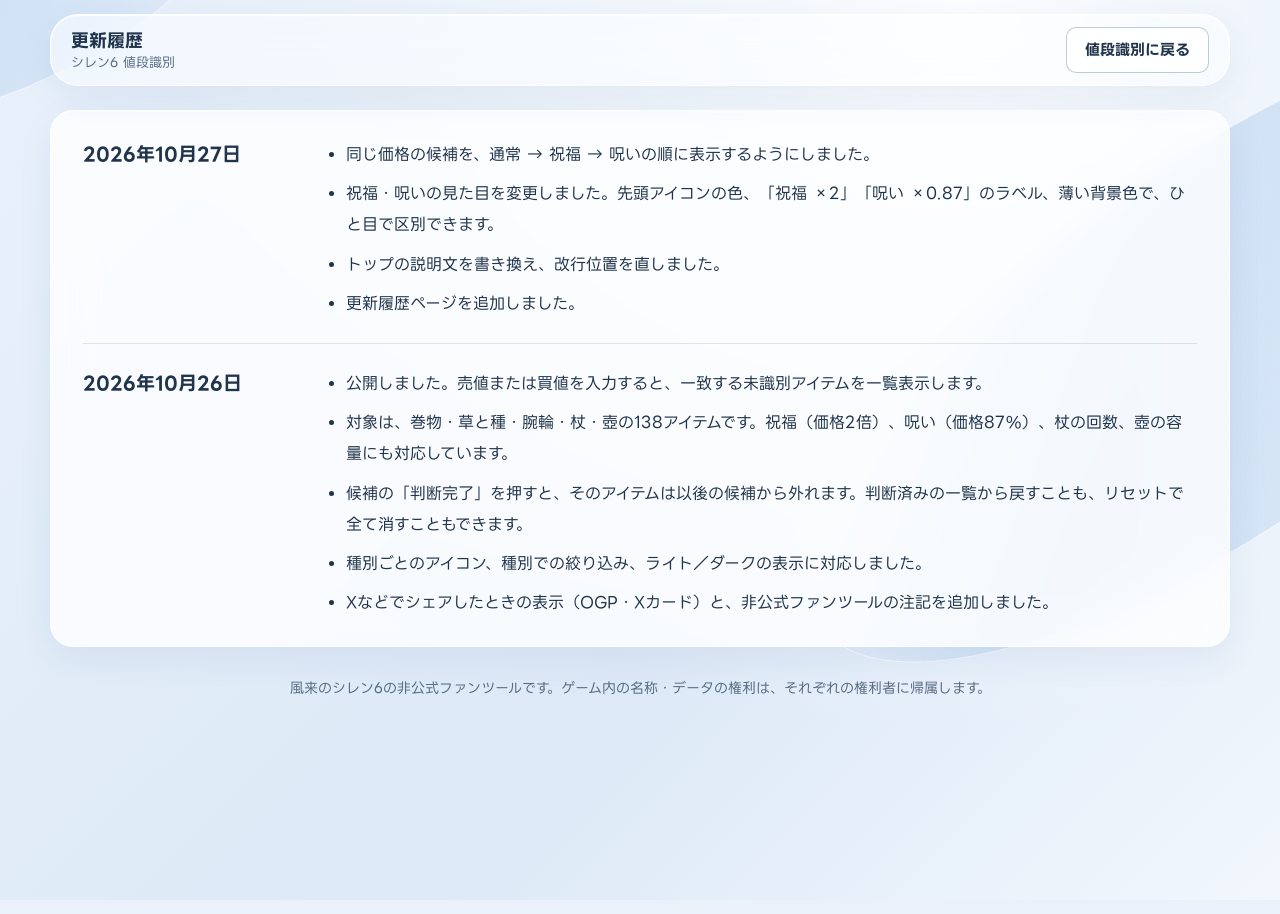
==== public/changelog/index.html @ 898e1c5a "トップの説明文を書き換え、折り返し幅を修正。更新履歴ページを追加 Co-Authored-By: Claude Sonnet 5.5 <noreply@anthropic.com> Claude-Se" ====
<!doctype html>
<html lang="ja">
<head>
<meta charset="utf-8">
<meta name="viewport" content="width=device-width, initial-scale=1, viewport-fit=cover">
<meta name="robots" content="index, follow">
<title>更新履歴｜シレン6 値段識別</title>
<meta name="description" content="シレン6 値段識別の更新履歴です。">
<link rel="canonical" href="https://shiren6.amanohashi.date/changelog/">
<meta name="color-scheme" content="light dark">
<meta name="theme-color" content="#eaf1fa" media="(prefers-color-scheme: light)">
<meta name="theme-color" content="#0d1622" media="(prefers-color-scheme: dark)">
<link rel="icon" href="/favicon.svg" type="image/svg+xml">
<link rel="apple-touch-icon" href="/apple-touch-icon.png">
<meta property="og:type" content="website">
<meta property="og:locale" content="ja_JP">
<meta property="og:site_name" content="シレン6 値段識別">
<meta property="og:url" content="https://shiren6.amanohashi.date/changelog/">
<meta property="og:title" content="更新履歴｜シレン6 値段識別">
<meta property="og:description" content="シレン6 値段識別の更新履歴です。">
<meta property="og:image" content="https://shiren6.amanohashi.date/og-image.png">
<meta name="twitter:card" content="summary_large_image">
<style>
/* Layout: 値段入力欄を上部に固定し、その下に「売値が一致」「買値が一致」の候補を並べる。配色はRose Glassの構造を青系に置き換え。 */
@font-face { font-family: "RoseGlassSeedJP"; src: url([data-uri]) format("woff2"); font-weight: 400; font-style: normal; font-display: swap; }
@font-face { font-family: "RoseGlassSeedJP"; src: url([data-uri]) format("woff2"); font-weight: 700; font-style: normal; font-display: swap; }

:root {
  --rg-bg: #eaf1fa;
  --rg-text: #20344b;
  --rg-muted: #566a82;
  --rg-accent: #2a6cb8;
  --rg-accent-text: #1d579a;
  --rg-on-accent: #ffffff;
  --rg-border: rgba(38, 84, 140, .14);
  --rg-control-border: rgba(38, 84, 140, .30);
  --rg-glass: rgba(255, 255, 255, .52);
  --rg-readable: rgba(255, 255, 255, .78);
  --rg-edge: rgba(255, 255, 255, .85);
  --rg-solid-surface: #fbfdff;
  --rg-control: rgba(255, 255, 255, .75);
  --rg-danger: #a23e52;
  --rg-chip-on-bg: #d3e4f8;
  --rg-chip-on-border: #6b9bd0;
  --rg-chip-on-text: #174678;
  --rg-hover-border: #5b8fcc;
  --rg-hover-bg: #ffffff;
  --rg-disabled-bg: #e1e8f1;
  --rg-disabled-text: #5d6e83;
  --rg-shadow: 0 12px 36px rgba(30, 70, 125, .07), inset 0 1px 1px #fff;
  --rg-dialog-bg: #f7fbff;
  --rg-backdrop: rgba(18, 32, 51, .5);
  --st-b-text: #6b4300; --st-b-weak: rgba(217, 154, 26, .07); --st-b-wash2: rgba(217, 154, 26, .24); --st-b-line: rgba(217, 154, 26, .38);
  --st-c-text: #4a2a86; --st-c-weak: rgba(138, 91, 214, .06); --st-c-wash2: rgba(138, 91, 214, .22); --st-c-line: rgba(138, 91, 214, .34);
  --amb-bg: linear-gradient(135deg, #e9f1fb, #dde9f7 60%, #f2f7fd);
  --amb-glow: radial-gradient(ellipse at 75% 0%, #fbfdff, transparent 58%);
  --amb-orb: linear-gradient(140deg, #ffffffb0, #9cc2ea65 40%, #7fb0e425 75%, #ffffff50);
  --amb-orb-edge: #ffffffb0;
  --rg-radius-surface: 23px;
  --rg-radius-control: 10px;
  --rg-radius-pill: 999px;
  --rg-fast: 150ms;
  --rg-enter: 220ms;
}
@media (prefers-color-scheme: dark) {
  :root:not([data-theme="light"]) {
    --rg-bg: #0d1622; --rg-text: #e3ecf7; --rg-muted: #9fb2c8; --rg-accent: #4c93e0; --rg-accent-text: #86bbf2; --rg-on-accent: #07192d;
    --rg-border: rgba(160, 200, 245, .15); --rg-control-border: rgba(160, 200, 245, .32);
    --rg-glass: rgba(22, 34, 50, .55); --rg-readable: rgba(22, 34, 50, .78); --rg-edge: rgba(160, 200, 245, .18); --rg-solid-surface: #131f2f;
    --rg-control: rgba(255, 255, 255, .06); --rg-danger: #f08a9b;
    --rg-chip-on-bg: #1d3a5e; --rg-chip-on-border: #4d7fb8; --rg-chip-on-text: #cfe3fa; --rg-hover-border: #6aa0dc; --rg-hover-bg: rgba(255, 255, 255, .1);
    --rg-disabled-bg: #1c2a3b; --rg-disabled-text: #7f93aa;
    --rg-shadow: 0 12px 36px rgba(0, 0, 0, .35), inset 0 1px 1px rgba(255, 255, 255, .06);
    --rg-dialog-bg: #16243a; --rg-backdrop: rgba(0, 0, 0, .6);
    --st-b-text: #f4d68a; --st-b-weak: rgba(232, 182, 74, .08); --st-b-wash2: rgba(232, 182, 74, .26); --st-b-line: rgba(232, 182, 74, .38);
    --st-c-text: #d9c4f5; --st-c-weak: rgba(169, 139, 230, .10); --st-c-wash2: rgba(169, 139, 230, .28); --st-c-line: rgba(169, 139, 230, .40);
    --amb-bg: linear-gradient(135deg, #0b1420, #0f1d30 60%, #0c1622);
    --amb-glow: radial-gradient(ellipse at 75% 0%, #162840, transparent 58%);
    --amb-orb: linear-gradient(140deg, #6aa4e418, #3b7ac330 40%, #2a5c9a18 75%, #ffffff08);
    --amb-orb-edge: rgba(160, 200, 245, .12);
    color-scheme: dark;
  }
}
:root[data-theme="dark"] {
  --rg-bg: #0d1622; --rg-text: #e3ecf7; --rg-muted: #9fb2c8; --rg-accent: #4c93e0; --rg-accent-text: #86bbf2; --rg-on-accent: #07192d;
  --rg-border: rgba(160, 200, 245, .15); --rg-control-border: rgba(160, 200, 245, .32);
  --rg-glass: rgba(22, 34, 50, .55); --rg-readable: rgba(22, 34, 50, .78); --rg-edge: rgba(160, 200, 245, .18); --rg-solid-surface: #131f2f;
  --rg-control: rgba(255, 255, 255, .06); --rg-danger: #f08a9b;
  --rg-chip-on-bg: #1d3a5e; --rg-chip-on-border: #4d7fb8; --rg-chip-on-text: #cfe3fa; --rg-hover-border: #6aa0dc; --rg-hover-bg: rgba(255, 255, 255, .1);
  --rg-disabled-bg: #1c2a3b; --rg-disabled-text: #7f93aa;
  --rg-shadow: 0 12px 36px rgba(0, 0, 0, .35), inset 0 1px 1px rgba(255, 255, 255, .06);
  --rg-dialog-bg: #16243a; --rg-backdrop: rgba(0, 0, 0, .6);
  --st-b-text: #f4d68a; --st-b-weak: rgba(232, 182, 74, .08); --st-b-wash2: rgba(232, 182, 74, .26); --st-b-line: rgba(232, 182, 74, .38);
  --st-c-text: #d9c4f5; --st-c-weak: rgba(169, 139, 230, .10); --st-c-wash2: rgba(169, 139, 230, .28); --st-c-line: rgba(169, 139, 230, .40);
  --amb-bg: linear-gradient(135deg, #0b1420, #0f1d30 60%, #0c1622);
  --amb-glow: radial-gradient(ellipse at 75% 0%, #162840, transparent 58%);
  --amb-orb: linear-gradient(140deg, #6aa4e418, #3b7ac330 40%, #2a5c9a18 75%, #ffffff08);
  --amb-orb-edge: rgba(160, 200, 245, .12);
  color-scheme: dark;
}

body { background: var(--rg-bg); color: var(--rg-text); margin: 0; }
body::before { content: ""; position: fixed; inset: 0 0 auto; height: env(safe-area-inset-top, 0px); z-index: 20; background: var(--rg-bg); }

.rg-theme {
  min-height: 100dvh;
  padding-left: max(16px, env(safe-area-inset-left, 0px));
  padding-right: max(16px, env(safe-area-inset-right, 0px));
  padding-block: 10px 0;
  color: var(--rg-text);
  font-family: "RoseGlassSeedJP", "Hiragino Sans", "Noto Sans JP", sans-serif;
  font-synthesis: none;
  font-size: 16px;
  line-height: 1.8;
  isolation: isolate;
}
.rg-theme *, .rg-theme *::before, .rg-theme *::after { box-sizing: border-box; }
.rg-theme :where(h1, h2, h3, p, ul) { margin: 0; padding: 0; }
.rg-theme ul { list-style: none; }

.rg-page { width: min(1180px, 100%); margin-inline: auto; padding-block: 24px 48px; }
.rg-stack { display: grid; gap: var(--space-6, 24px); }
.rg-surface, .rg-nav { background: var(--rg-solid-surface); border: 1px solid var(--rg-edge); box-shadow: var(--rg-shadow); }
.rg-surface { border-radius: var(--rg-radius-surface); padding: 28px 32px; min-width: 0; }
.rg-nav { position: sticky; top: calc(env(safe-area-inset-top, 0px) + 10px); z-index: 10; width: min(1180px, 100%); margin: 0 auto; padding: 12px 20px; border-radius: 28px; display: grid; grid-template-columns: auto minmax(0, 1fr) auto; align-items: center; gap: 20px; }
.rg-brand { font-size: 18px; line-height: 1.4; font-weight: 700; }
.rg-heading { font-size: 19px; line-height: 1.6; font-weight: 700; text-wrap: balance; }
.rg-muted { color: var(--rg-muted); font-size: 14px; }
.rg-link { color: var(--rg-accent-text); text-decoration: underline; text-underline-offset: 3px; overflow-wrap: anywhere; }
.linkbtn { appearance: none; background: none; border: 0; padding: 0; margin: 0; font: inherit; color: var(--rg-accent-text); text-decoration: underline; text-underline-offset: 3px; cursor: pointer; }
.linkbtn:focus-visible, .rg-link:focus-visible { outline: 2px solid var(--rg-accent); outline-offset: 3px; border-radius: 4px; }

.rg-button { display: inline-flex; align-items: center; justify-content: center; gap: 8px; min-height: 46px; padding: 10px 18px; border: 1px solid var(--rg-control-border); border-radius: var(--rg-radius-control); background: var(--rg-control); color: var(--rg-text); font: inherit; font-size: 15px; line-height: 1.5; font-weight: 700; cursor: pointer; transition: background-color var(--rg-fast) ease, border-color var(--rg-fast) ease, transform var(--rg-fast) ease; }
.rg-button--primary { background: var(--rg-accent); color: var(--rg-on-accent); border-color: transparent; border-radius: var(--rg-radius-pill); padding-inline: 24px; box-shadow: inset 0 1px 1px #ffffff70; }
.rg-button--danger { color: var(--rg-danger); }
.rg-button:disabled { cursor: default; background: var(--rg-disabled-bg); color: var(--rg-disabled-text); border-color: transparent; box-shadow: none; }
.rg-button:focus-visible, .rg-chip:focus-visible { outline: 2px solid var(--rg-accent); outline-offset: 3px; }

.rg-input { width: 100%; min-width: 0; min-height: 48px; padding: 10px 12px; border: 1px solid var(--rg-control-border); border-radius: var(--rg-radius-control); background: var(--rg-control); color: var(--rg-text); font: inherit; font-size: 16px; line-height: 1.6; transition: border-color 160ms ease, box-shadow 160ms ease; }
.rg-input:focus-visible { outline: 2px solid var(--rg-accent); outline-offset: 3px; }
.rg-input::placeholder { color: var(--rg-muted); opacity: 1; }
.rg-visually-hidden { position: absolute; width: 1px; height: 1px; padding: 0; margin: -1px; overflow: hidden; clip-path: inset(50%); white-space: nowrap; border: 0; }

.rg-chips { display: flex; flex-wrap: wrap; gap: 8px; }
.rg-chip { display: inline-flex; align-items: center; gap: 8px; min-height: 44px; padding: 8px 14px; border: 1px solid var(--rg-control-border); border-radius: var(--rg-radius-pill); font: inherit; font-size: 14px; line-height: 1.4; background: var(--rg-control); color: var(--rg-text); cursor: pointer; transition: background-color var(--rg-fast) ease, border-color var(--rg-fast) ease; }
.rg-chip[aria-pressed="true"] { background: var(--rg-chip-on-bg); border-color: var(--rg-chip-on-border); color: var(--rg-chip-on-text); font-weight: 700; }
.chip-count { font-size: 12.5px; font-variant-numeric: tabular-nums; opacity: .85; }

/* 値段入力 */
.dock-brand { display: grid; gap: 0; min-width: 0; }
.dock-brand .rg-muted { font-size: 13px; line-height: 1.5; font-variant-numeric: tabular-nums; }
.price-wrap { position: relative; width: 100%; max-width: 460px; justify-self: center; }
.price-input { min-height: 56px; padding: 8px 128px 8px 16px; border-radius: 14px; font-size: 28px; line-height: 1.3; font-weight: 700; font-variant-numeric: tabular-nums; letter-spacing: .02em; }
.price-input::placeholder { font-size: 17px; font-weight: 400; letter-spacing: 0; }
.price-unit { position: absolute; right: 56px; top: 50%; transform: translateY(-50%); font-size: 14px; font-weight: 700; color: var(--rg-muted); pointer-events: none; }
.price-clear { position: absolute; right: 6px; top: 50%; transform: translateY(-50%); width: 44px; height: 44px; display: grid; place-items: center; border: 0; border-radius: 50%; background: transparent; color: var(--rg-muted); cursor: pointer; }
.price-clear:focus-visible { outline: 2px solid var(--rg-accent); outline-offset: 0; }
.price-clear svg { width: 20px; height: 20px; }

/* フィルター面 */
.filter-surface { display: grid; gap: 12px; padding-block: 20px; }
.status-line { min-height: 28px; display: flex; flex-wrap: wrap; gap: 4px 16px; align-items: center; }

/* 結果 */
.results-grid { display: grid; grid-template-columns: repeat(2, minmax(0, 1fr)); gap: 24px; align-items: start; }
.res-head { display: flex; flex-wrap: wrap; align-items: baseline; gap: 4px 12px; }
.res-num { font-variant-numeric: tabular-nums; color: var(--rg-accent-text); }
.res-count { font-size: 14px; font-weight: 400; color: var(--rg-muted); }
.res-sec { scroll-margin-top: 150px; }
.cat-ico { flex: none; width: 34px; height: 34px; padding: 6px; border-radius: 10px; background: var(--rg-chip-on-bg); color: var(--rg-chip-on-text); }
.cat-title .cat-ico { width: 30px; height: 30px; padding: 5px; border-radius: 9px; }
.rg-chip .cat-ico { width: 24px; height: 24px; padding: 3px; border-radius: 8px; margin-left: -6px; }
.rg-chip[aria-pressed="true"] .cat-ico { background: var(--rg-solid-surface); color: var(--rg-accent-text); }
.nm { display: inline-flex; align-items: center; gap: 10px; min-width: 0; }
.cat-title { display: flex; align-items: center; gap: 10px; margin-top: 20px; padding-bottom: 4px; font-size: 14px; line-height: 1.6; font-weight: 700; letter-spacing: .06em; color: var(--rg-accent-text); }
.cat-title:first-of-type { margin-top: 12px; }
.rg-list-row { display: grid; grid-template-columns: minmax(0, 1fr) auto; gap: 16px; align-items: center; padding: 14px 0; border-top: 1px solid var(--rg-border); }
.rg-list-row > * { min-width: 0; }
.rg-list-title { display: flex; flex-wrap: wrap; align-items: center; gap: 2px 10px; font-weight: 700; font-size: 17px; line-height: 1.6; overflow-wrap: anywhere; }
.rg-list-copy { margin-top: 2px; font-size: 14px; color: var(--rg-muted); display: grid; gap: 2px; }
.var { display: flex; flex-wrap: wrap; align-items: center; gap: 2px 8px; font-variant-numeric: tabular-nums; }
.faint { font-size: 12.5px; opacity: .9; }
.tag { display: inline-flex; align-items: center; padding: 0 9px; border-radius: 999px; font-size: 12.5px; font-weight: 700; line-height: 1.7; border: 1px solid transparent; white-space: nowrap; }
/* 祝福・呪い: タイルの色替え＋アイコン付きラベル＋ごく薄い行の面。通常の行には何も足さない */
.st-text { display: inline-flex; align-items: center; gap: 5px; font-size: 14px; font-weight: 700; line-height: 1.7; }
.st-text-b { color: var(--st-b-text); }
.st-text-c { color: var(--st-c-text); }
.st-glyph { width: 16px; height: 16px; flex: none; }
.rg-list-row.st-b .cat-ico { background: var(--st-b-wash2); color: var(--st-b-text); box-shadow: 0 0 0 1.5px var(--st-b-line); }
.rg-list-row.st-c .cat-ico { background: var(--st-c-wash2); color: var(--st-c-text); box-shadow: 0 0 0 1.5px var(--st-c-line); }
.rg-list-row.st-b, .rg-list-row.st-c { margin: 3px -10px; padding-inline: 10px; border-top-color: transparent; border-radius: 16px; }
.rg-list-row.st-b { background: var(--st-b-weak); }
.rg-list-row.st-c { background: var(--st-c-weak); }
.rg-list-row.st-b + .rg-list-row, .rg-list-row.st-c + .rg-list-row { border-top-color: transparent; }
.tag-hint { color: var(--rg-accent-text); border-color: var(--rg-control-border); font-weight: 400; }
.judge { min-height: 44px; padding: 8px 14px; font-size: 14px; white-space: nowrap; }
.judge svg { width: 18px; height: 18px; flex: none; }
.hidden-line { margin-top: 14px; padding-top: 12px; border-top: 1px dashed var(--rg-border); display: flex; flex-wrap: wrap; gap: 4px 12px; align-items: center; }
.empty-box { padding: 20px 0 8px; color: var(--rg-muted); }
.empty-box strong { color: var(--rg-text); }

.hero-empty { grid-column: 1 / -1; display: grid; gap: 16px; }
.hero-copy { display: grid; gap: 4px; }
.hero-empty p { max-width: 60em; text-wrap: pretty; }
.example-row { display: flex; flex-wrap: wrap; align-items: center; gap: 8px 10px; }

/* 判断済み */
.judged-box > summary { cursor: pointer; font-weight: 700; font-size: 19px; line-height: 1.6; list-style: none; display: flex; align-items: center; gap: 10px; min-height: 44px; }
.judged-box > summary::-webkit-details-marker { display: none; }
.judged-box > summary::before { content: ""; width: 8px; height: 8px; border-right: 2px solid currentColor; border-bottom: 2px solid currentColor; transform: rotate(-45deg); transition: transform var(--rg-fast) ease; }
.judged-box[open] > summary::before { transform: rotate(45deg); }
.judged-box > summary:focus-visible { outline: 2px solid var(--rg-accent); outline-offset: 3px; border-radius: 8px; }
.judged-body { margin-top: 12px; display: grid; gap: 16px; }
.judged-group { display: grid; gap: 8px; }
.judged-group .cat-title { margin-top: 0; padding-bottom: 0; }

/* 解説 */
.site-foot { padding: 4px 4px 0; text-align: center; }
.rg-document-row { display: grid; grid-template-columns: 210px minmax(0, 1fr); gap: 32px; padding: 24px 0; }
.rg-document-row:first-child { padding-top: 0; }
.rg-document-row:last-child { padding-bottom: 0; }
.rg-document-row + .rg-document-row { border-top: 1px solid var(--rg-border); }
.rg-copy { max-width: 60em; text-wrap: pretty; min-width: 0; font-size: 16px; line-height: 1.95; overflow-wrap: anywhere; }
.rg-copy p + p { margin-top: 12px; }

/* ダイアログ */
.rg-dialog { width: min(520px, calc(100vw - 32px)); max-height: calc(100dvh - 40px); overflow: auto; padding: 28px; color: var(--rg-text); background: var(--rg-dialog-bg); border: 1px solid var(--rg-edge); border-radius: var(--rg-radius-surface); box-shadow: 0 20px 60px rgba(10, 30, 60, .25); font-family: inherit; font-size: 16px; line-height: 1.8; }
.rg-dialog::backdrop { background: var(--rg-backdrop); }
.rg-dialog .rg-heading { margin-bottom: 12px; }
.rg-actions { display: flex; flex-wrap: wrap; justify-content: flex-end; gap: 12px; margin-top: 24px; }

.rg-ambient { position: fixed; inset: 0; z-index: -1; overflow: hidden; pointer-events: none; background: var(--amb-glow), var(--amb-bg); }
.rg-ambient::before, .rg-ambient::after { content: ""; position: absolute; border-radius: 50%; border: 1px solid var(--amb-orb-edge); background: var(--amb-orb); }
.rg-ambient::before { width: 1000px; height: 360px; right: -450px; top: 160px; transform: rotate(-35deg); }
.rg-ambient::after { width: 550px; height: 250px; left: -280px; top: -160px; transform: rotate(-25deg); }

@supports ((backdrop-filter: blur(1px)) or (-webkit-backdrop-filter: blur(1px))) {
  .rg-surface { background: var(--rg-readable); -webkit-backdrop-filter: blur(22px); backdrop-filter: blur(22px); }
  .rg-nav { background: var(--rg-glass); -webkit-backdrop-filter: blur(24px) saturate(1.2); backdrop-filter: blur(24px) saturate(1.2); }
}
@media (prefers-contrast: more) {
  :root { --st-b-line: rgba(154, 98, 0, .85); --st-c-line: rgba(106, 63, 176, .85); }
}
@media (prefers-reduced-transparency: reduce) {
  .rg-theme :is(.rg-surface, .rg-nav) { background: var(--rg-solid-surface); -webkit-backdrop-filter: none; backdrop-filter: none; }
}
@media (hover: hover) and (pointer: fine) {
  .rg-button:hover:not(:disabled), .rg-chip:hover { border-color: var(--rg-hover-border); background: var(--rg-hover-bg); }
  .rg-button--primary:hover:not(:disabled) { filter: brightness(1.08); }
  .rg-button:active:not(:disabled) { transform: translateY(1px); }
  .price-clear:hover { color: var(--rg-text); background: var(--rg-control); }
}
@media (prefers-reduced-motion: no-preference) {
  .rg-enter { animation: rg-enter var(--rg-enter) ease-out; }
  @keyframes rg-enter { from { opacity: 0; transform: translateY(6px); } to { opacity: 1; transform: translateY(0); } }
}
@media (prefers-reduced-motion: reduce) {
  .rg-theme *, .rg-theme *::before, .rg-theme *::after { animation: none !important; transition: none !important; scroll-behavior: auto !important; }
}
@media (min-width: 701px) {
  .rg-theme { padding-left: max(32px, env(safe-area-inset-left, 0px)); padding-right: max(32px, env(safe-area-inset-right, 0px)); padding-top: 14px; }
  .rg-nav { top: calc(env(safe-area-inset-top, 0px) + 14px); }
}
@media (max-width: 900px) {
  .results-grid { grid-template-columns: minmax(0, 1fr); }
  .rg-document-row { grid-template-columns: minmax(0, 1fr); gap: 12px; }
  .res-sec { scroll-margin-top: 170px; }
}
@media (max-width: 700px) {
  .rg-page { padding-block: 20px 32px; }
  .rg-nav { grid-template-columns: minmax(0, 1fr) auto; gap: 8px 12px; padding: 10px 14px; border-radius: 24px; }
  .price-wrap { grid-column: 1 / -1; grid-row: 2; max-width: none; }
  .rg-surface { padding: 22px 18px; }
  .filter-surface { padding-block: 18px; }
  .rg-heading { font-size: 18px; }
}
@media (forced-colors: active) {
  .rg-theme { color: CanvasText; background: Canvas; }
  .rg-ambient { display: none; }
  .rg-theme :is(.rg-surface, .rg-nav, .rg-dialog, .rg-button, .rg-input, .rg-chip) { background: Canvas; color: CanvasText; border: 1px solid ButtonBorder; box-shadow: none; backdrop-filter: none; }
}

[hidden] { display: none !important; }
:root { color-scheme: light; }

a.rg-button { text-decoration: none; }
.rg-theme .changes { display: grid; gap: 8px; padding-left: 1.3em; list-style: disc; }
.site-foot { padding: 4px 4px 0; text-align: center; }
</style>
</head>
<body>
<div class="rg-theme"><div class="rg-ambient" aria-hidden="true"></div><header class="rg-nav"><div class="dock-brand"><h1 class="rg-brand">更新履歴</h1><span class="rg-muted">シレン6 値段識別</span></div><span></span><a class="rg-button" href="/">値段識別に戻る</a></header><main class="rg-page rg-stack"><section class="rg-surface" aria-label="更新履歴"><div class="rg-document-row"><h2 class="rg-heading"><time datetime="2026-10-27">2026年10月27日</time></h2><div class="rg-copy"><ul class="changes"><li>同じ価格の候補を、通常 → 祝福 → 呪いの順に表示するようにしました。</li><li>祝福・呪いの見た目を変更しました。先頭アイコンの色、「祝福 ×2」「呪い ×0.87」のラベル、薄い背景色で、ひと目で区別できます。</li><li>トップの説明文を書き換え、改行位置を直しました。</li><li>更新履歴ページを追加しました。</li></ul></div></div><div class="rg-document-row"><h2 class="rg-heading"><time datetime="2026-10-26">2026年10月26日</time></h2><div class="rg-copy"><ul class="changes"><li>公開しました。売値または買値を入力すると、一致する未識別アイテムを一覧表示します。</li><li>対象は、巻物・草と種・腕輪・杖・壺の138アイテムです。祝福（価格2倍）、呪い（価格87%）、杖の回数、壺の容量にも対応しています。</li><li>候補の「判断完了」を押すと、そのアイテムは以後の候補から外れます。判断済みの一覧から戻すことも、リセットで全て消すこともできます。</li><li>種別ごとのアイコン、種別での絞り込み、ライト／ダークの表示に対応しました。</li><li>Xなどでシェアしたときの表示（OGP・Xカード）と、非公式ファンツールの注記を追加しました。</li></ul></div></div></section><footer class="site-foot rg-muted"><p>風来のシレン6の非公式ファンツールです。ゲーム内の名称・データの権利は、それぞれの権利者に帰属します。</p></footer></main></div>
</body>
</html>
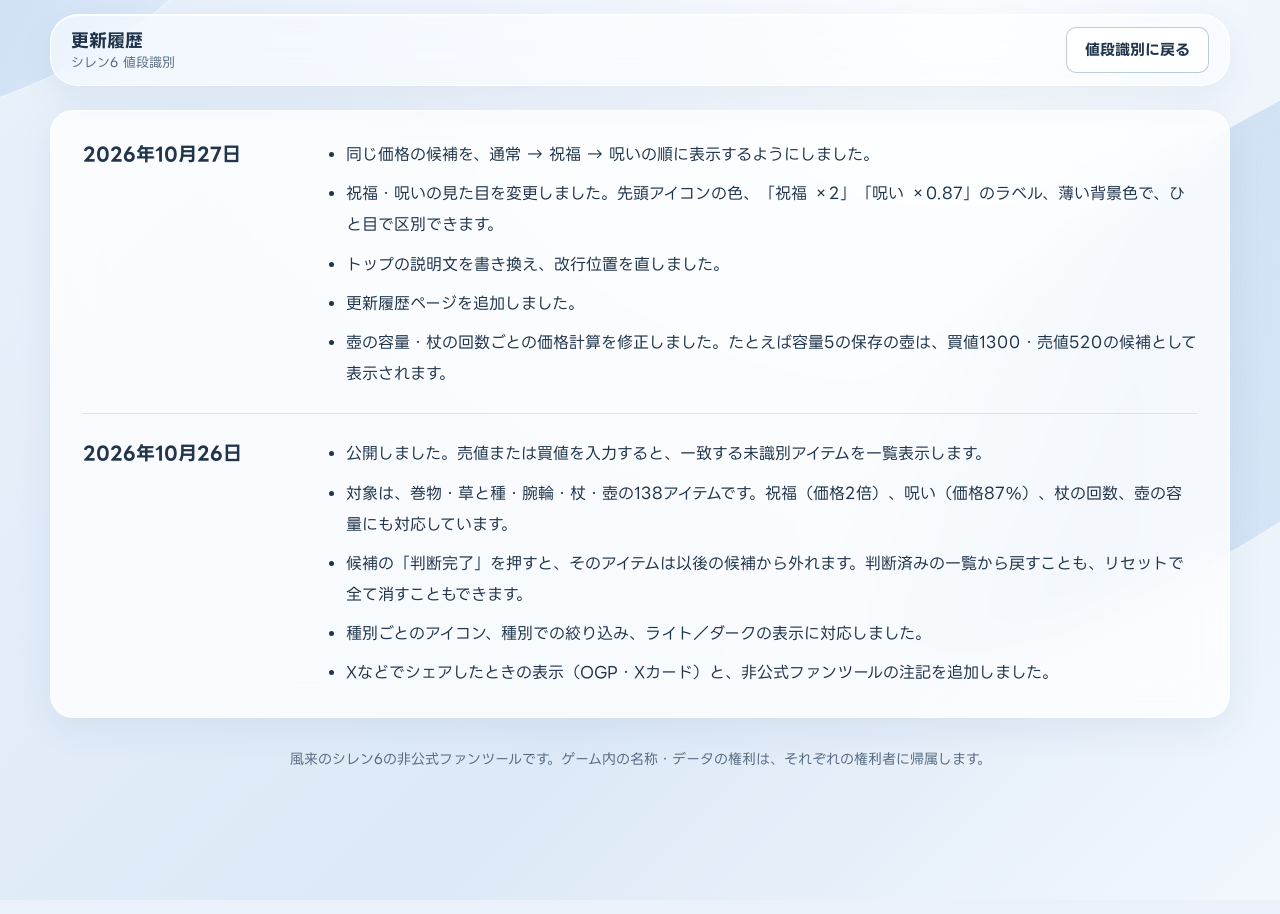
==== commit b21d6885: "壺の容量・杖の回数ごとの価格計算を修正（列番号を回数・容量そのものとして扱う） Co-Authored-By: Claude Sonnet 5.5 <noreply@anthropic.com> Cl" ====
--- a/public/changelog/index.html
+++ b/public/changelog/index.html
@@ -3,6 +3,13 @@
 <head>
 <meta charset="utf-8">
 <meta name="viewport" content="width=device-width, initial-scale=1, viewport-fit=cover">
+<!-- Google Tag Manager -->
+<script>(function(w,d,s,l,i){w[l]=w[l]||[];w[l].push({'gtm.start':
+new Date().getTime(),event:'gtm.js'});var f=d.getElementsByTagName(s)[0],
+j=d.createElement(s),dl=l!='dataLayer'?'&l='+l:'';j.async=true;j.src=
+'https://www.googletagmanager.com/gtm.js?id='+i+dl;f.parentNode.insertBefore(j,f);
+})(window,document,'script','dataLayer','GTM-TSHW3W5Q');</script>
+<!-- End Google Tag Manager -->
 <meta name="robots" content="index, follow">
 <title>更新履歴｜シレン6 値段識別</title>
 <meta name="description" content="シレン6 値段識別の更新履歴です。">
@@ -22,8 +29,8 @@
 <meta name="twitter:card" content="summary_large_image">
 <style>
 /* Layout: 値段入力欄を上部に固定し、その下に「売値が一致」「買値が一致」の候補を並べる。配色はRose Glassの構造を青系に置き換え。 */
-@font-face { font-family: "RoseGlassSeedJP"; src: url([data-uri]) format("woff2"); font-weight: 400; font-style: normal; font-display: swap; }
-@font-face { font-family: "RoseGlassSeedJP"; src: url([data-uri]) format("woff2"); font-weight: 700; font-style: normal; font-display: swap; }
+@font-face { font-family: "RoseGlassSeedJP"; src: url([data-uri]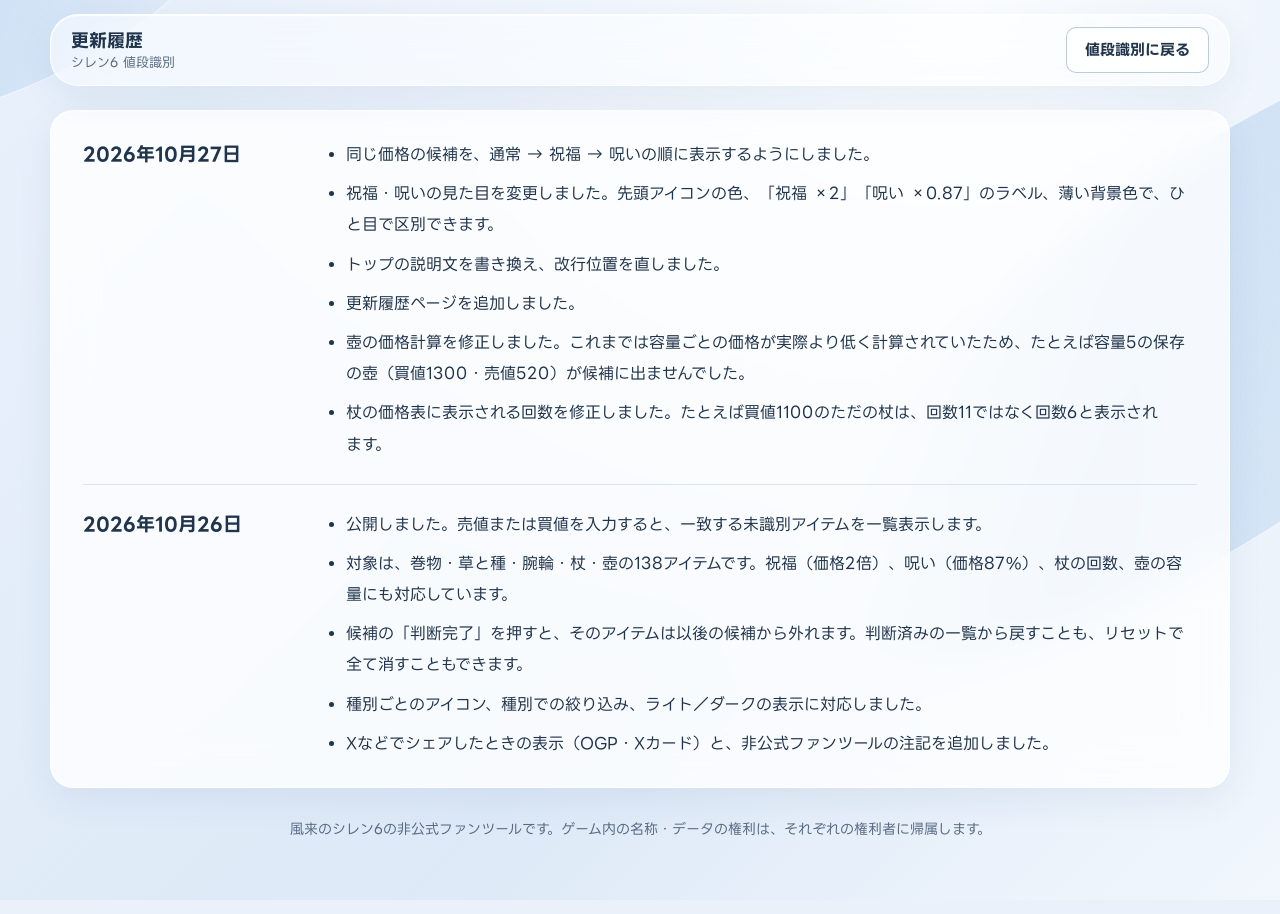
==== commit 123c4927: "更新履歴に壺・杖の価格修正の内容を追記 Co-Authored-By: Claude Sonnet 5.5 <noreply@anthropic.com> Claude-Session: https:" ====
--- a/public/changelog/index.html
+++ b/public/changelog/index.html
@@ -29,8 +29,8 @@
 <meta name="twitter:card" content="summary_large_image">
 <style>
 /* Layout: 値段入力欄を上部に固定し、その下に「売値が一致」「買値が一致」の候補を並べる。配色はRose Glassの構造を青系に置き換え。 */
-@font-face { font-family: "RoseGlassSeedJP"; src: url([data-uri]) format("woff2"); font-weight: 400; font-style: normal; font-display: swap; }
-@font-face { font-family: "RoseGlassSeedJP"; src: url([data-uri]) format("woff2"); font-weight: 700; font-style: normal; font-display: swap; }
+@font-face { font-family: "RoseGlassSeedJP"; src: url([data-uri]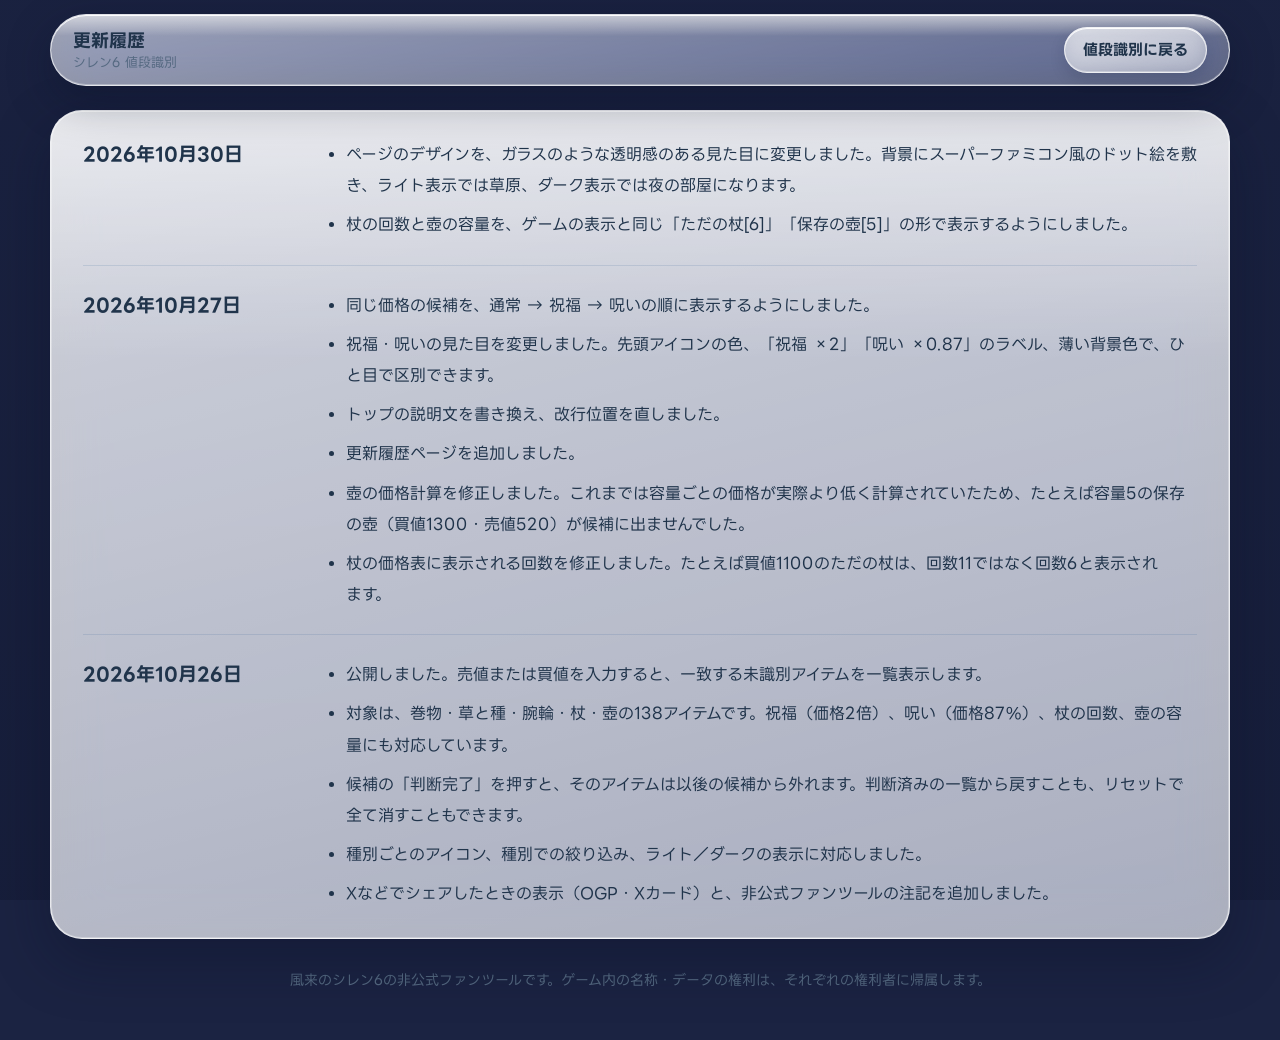
==== commit a2ba5059: "デザインをLiquid Glass風に変更（SFC風ドット絵の背景）。杖・壺の表記を「名前[数]」に。更新履歴に追記 Co-Authored-By: Claude Sonnet 5.5 <norepl" ====
--- a/public/changelog/index.html
+++ b/public/changelog/index.html
@@ -15,8 +15,10 @@
 <meta name="description" content="シレン6 値段識別の更新履歴です。">
 <link rel="canonical" href="https://shiren6.amanohashi.date/changelog/">
 <meta name="color-scheme" content="light dark">
-<meta name="theme-color" content="#eaf1fa" media="(prefers-color-scheme: light)">
-<meta name="theme-color" content="#0d1622" media="(prefers-color-scheme: dark)">
+<meta name="theme-color" content="#4a9a46" media="(prefers-color-scheme: light)">
+<meta name="theme-color" content="#101a3a" media="(prefers-color-scheme: dark)">
+<link rel="preload" as="image" href="/bg/meadow.png" media="(prefers-color-scheme: light)">
+<link rel="preload" as="image" href="/bg/night.png" media="(prefers-color-scheme: dark)">
 <link rel="icon" href="/favicon.svg" type="image/svg+xml">
 <link rel="apple-touch-icon" href="/apple-touch-icon.png">
 <meta property="og:type" content="website">
@@ -29,8 +31,8 @@
 <meta name="twitter:card" content="summary_large_image">
 <style>
 /* Layout: 値段入力欄を上部に固定し、その下に「売値が一致」「買値が一致」の候補を並べる。配色はRose Glassの構造を青系に置き換え。 */
-@font-face { font-family: "RoseGlassSeedJP"; src: url([data-uri]) format("woff2"); font-weight: 400; font-style: normal; font-display: swap; }
-@font-face { font-family: "RoseGlassSeedJP"; src: url([data-uri]) format("woff2"); font-weight: 700; font-style: normal; font-display: swap; }
+@font-face { font-family: "RoseGlassSeedJP"; src: url([data-uri]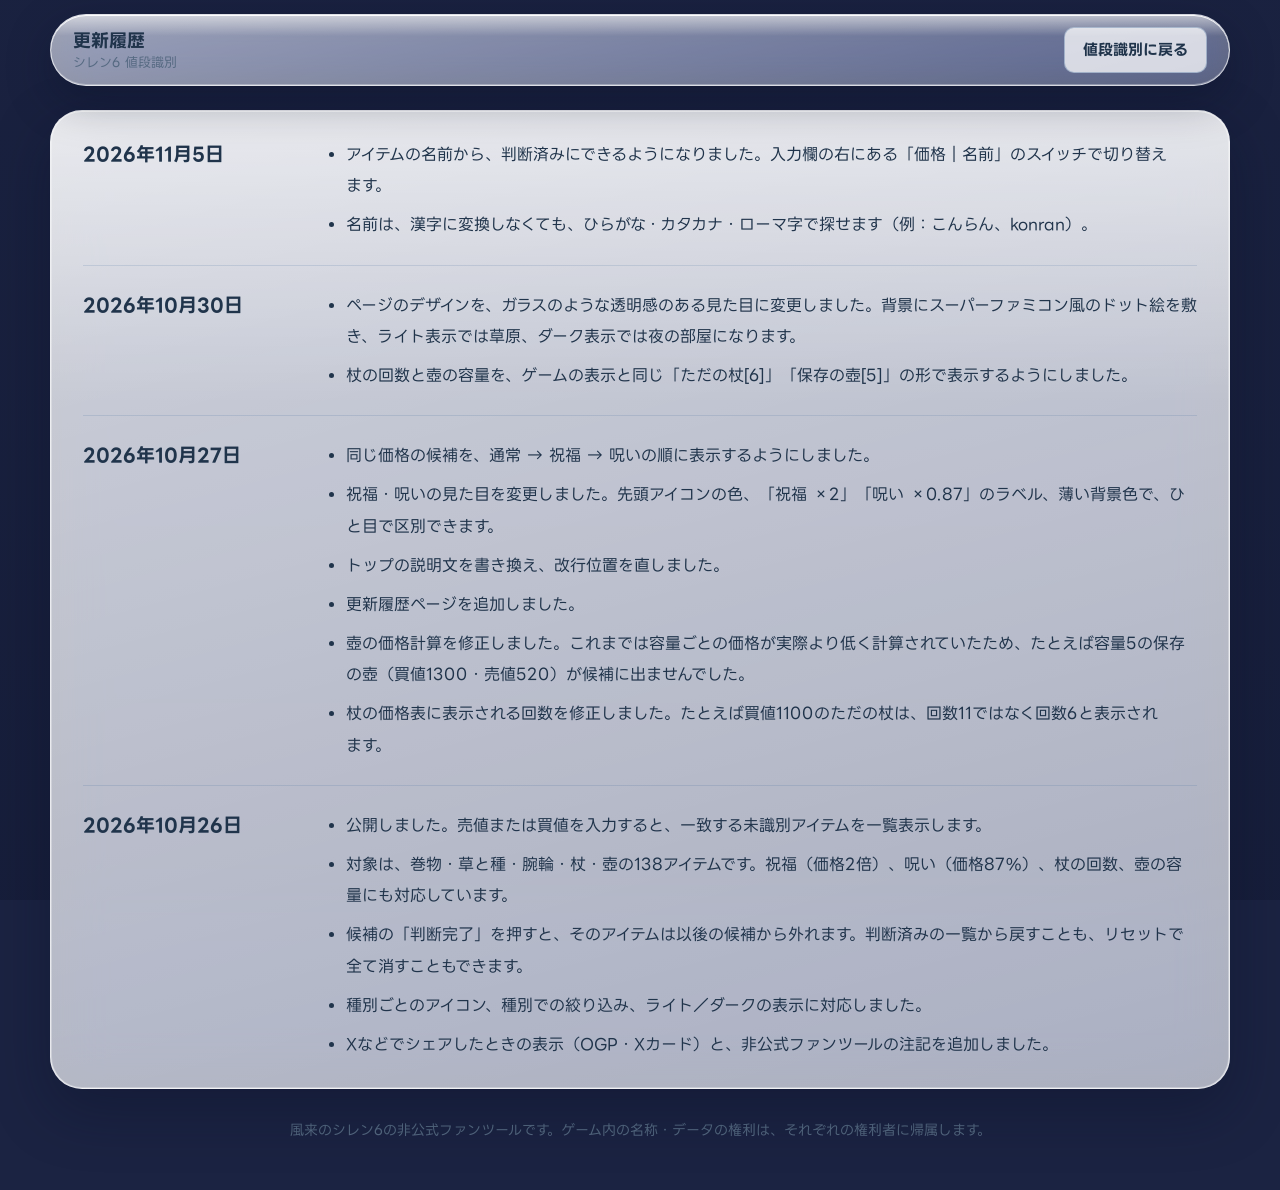
==== commit 3f853b69: "名前から判断済みにする機能を追加（入力欄の「価格｜名前」切り替え）。かな・ローマ字でも探せる。更新履歴に追記 Co-Authored-By: Claude Sonnet 5.5 <noreply@an" ====
--- a/public/changelog/index.html
+++ b/public/changelog/index.html
@@ -31,8 +31,8 @@
 <meta name="twitter:card" content="summary_large_image">
 <style>
 /* Layout: 値段入力欄を上部に固定し、その下に「売値が一致」「買値が一致」の候補を並べる。配色はRose Glassの構造を青系に置き換え。 */
-@font-face { font-family: "RoseGlassSeedJP"; src: url([data-uri]) format("woff2"); font-weight: 400; font-style: normal; font-display: swap; }
-@font-face { font-family: "RoseGlassSeedJP"; src: url([data-uri]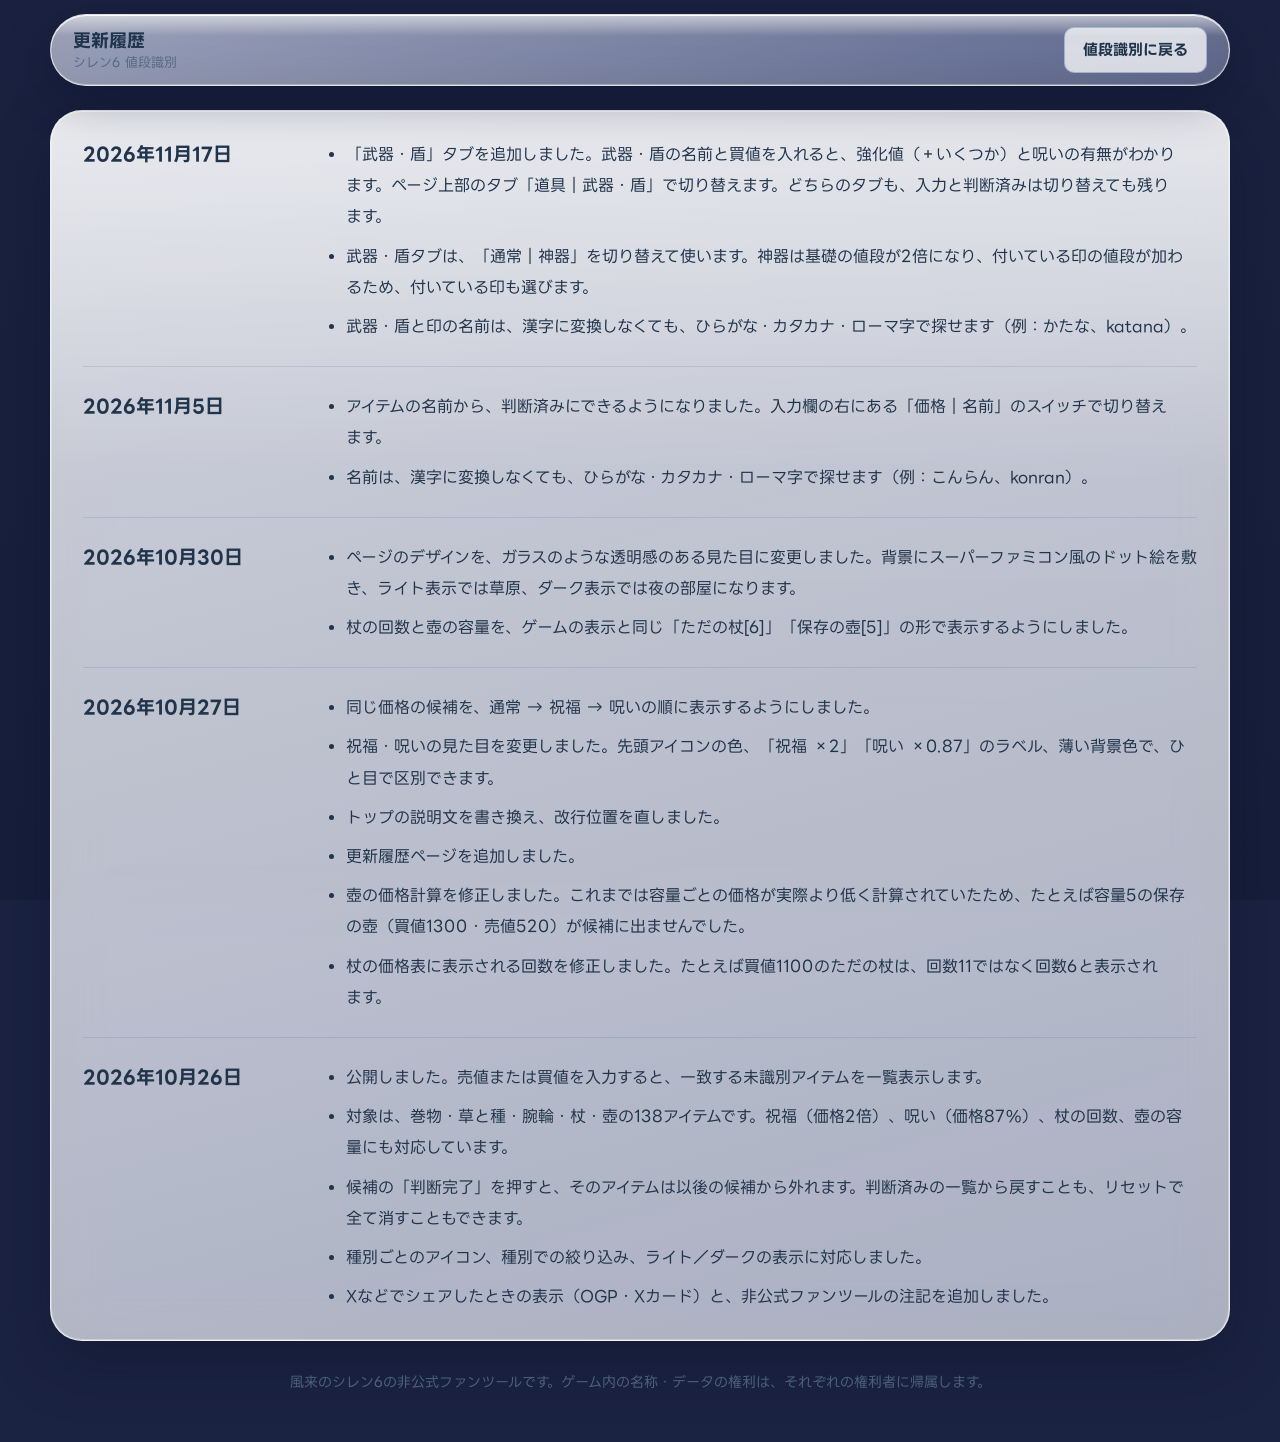
